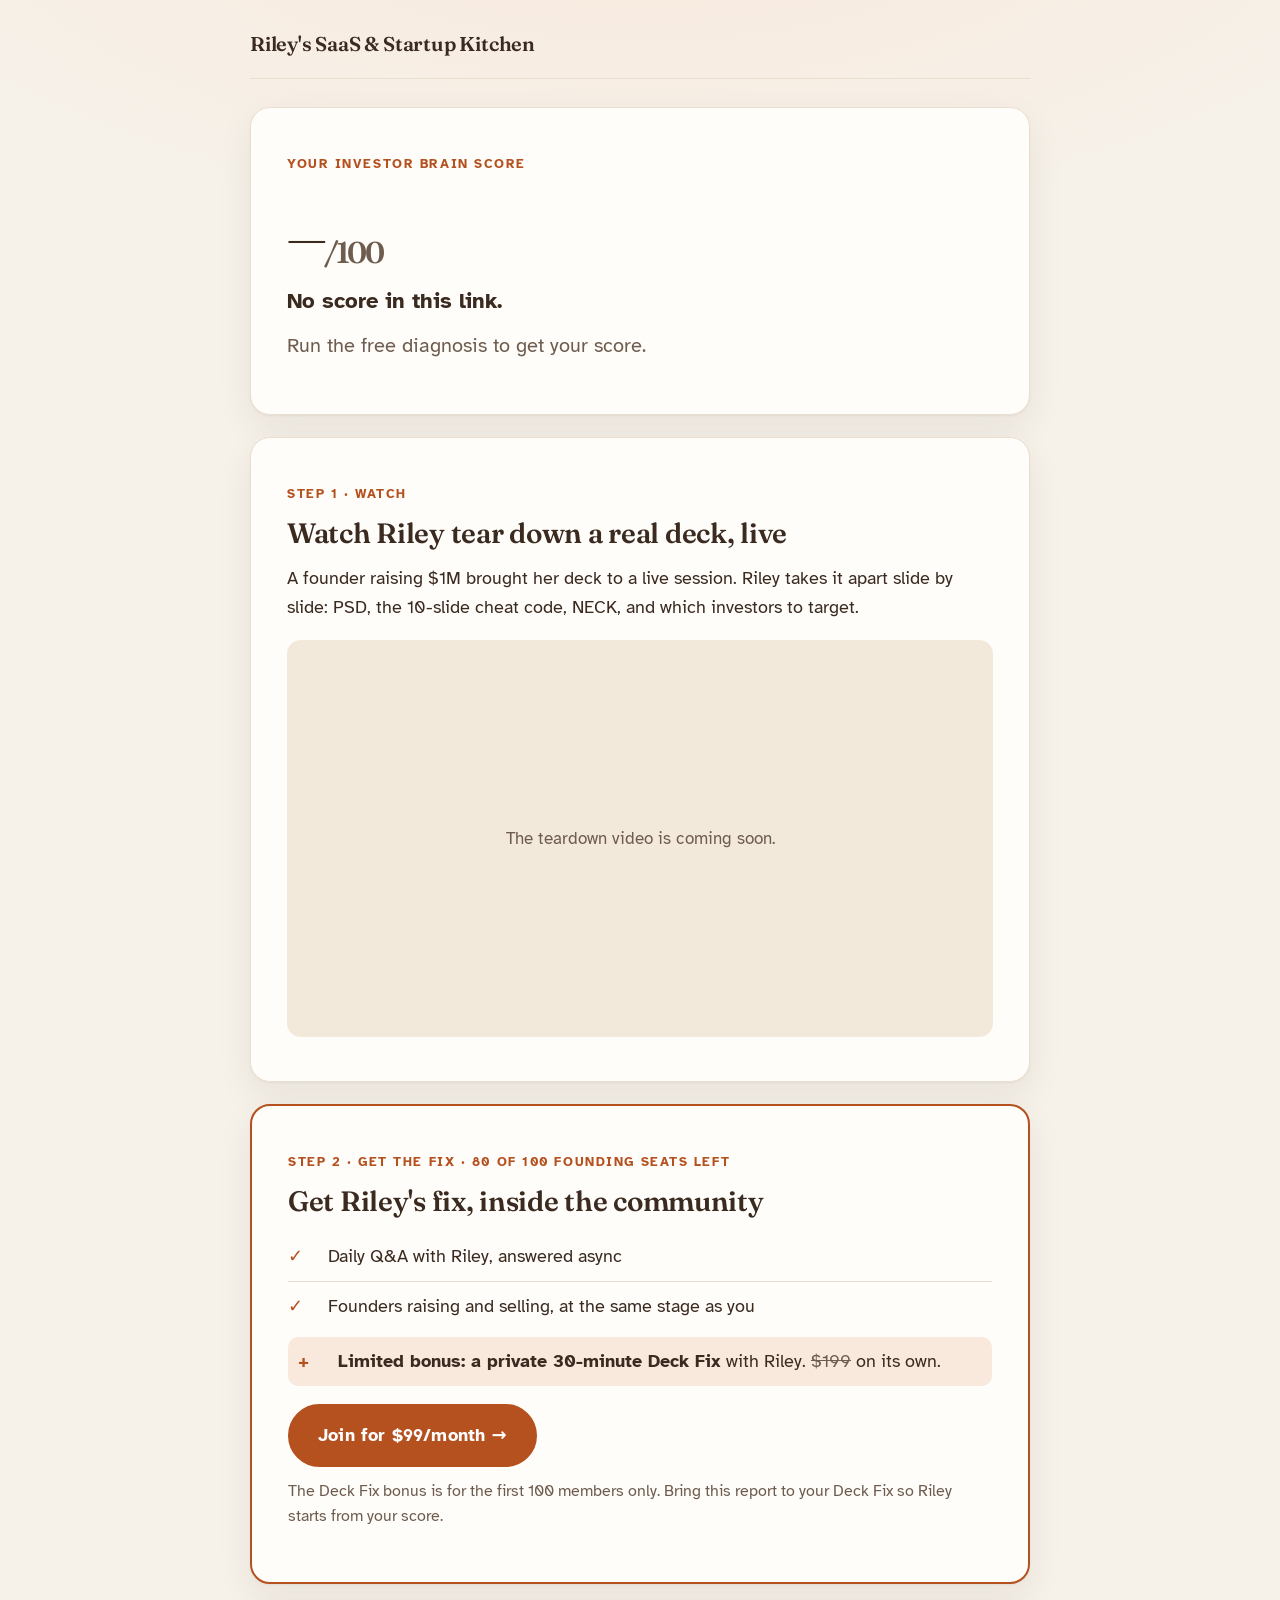
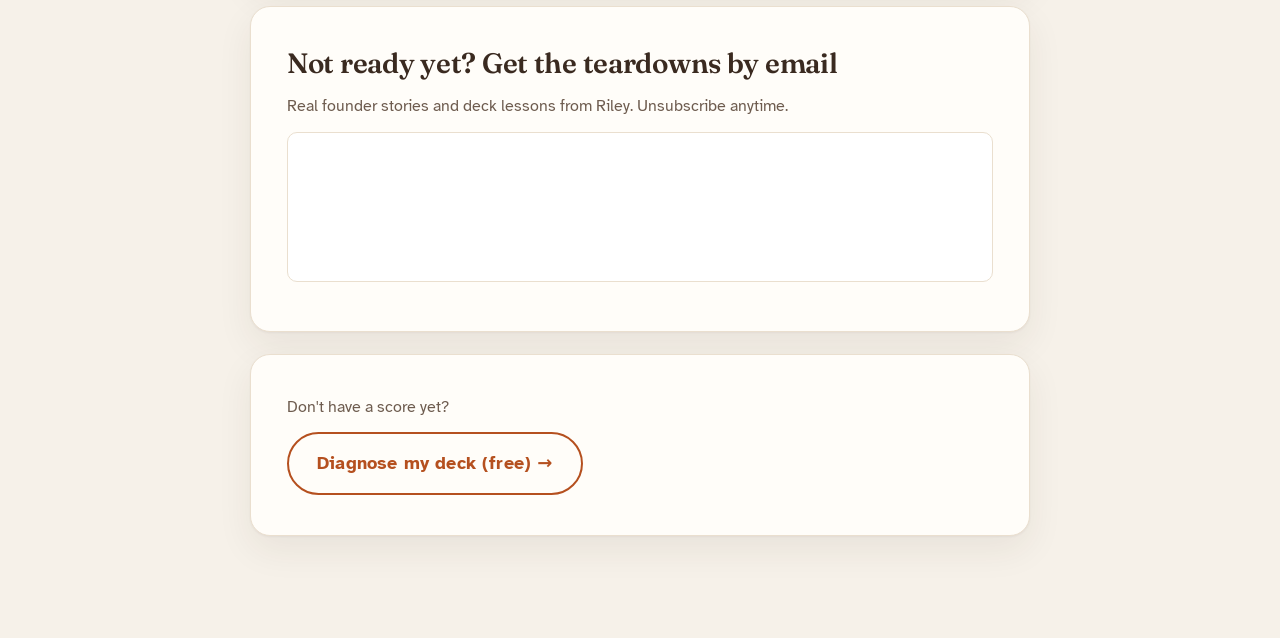
==== report.html @ 54fcb3c0 "Prefix analytics events with the page name so landing pages can share one counter Co-Authored-By: Cl" ====
<!doctype html>
<html lang="en">
<head>
<meta charset="utf-8">
<meta name="viewport" content="width=device-width, initial-scale=1">
<meta name="color-scheme" content="light">
<title>Your Deck Report</title>
<meta name="description" content="Your Investor Brain pitch deck score, and how to get the fix.">
<meta name="robots" content="noindex">
<link rel="preconnect" href="https://fonts.googleapis.com">
<link rel="stylesheet" href="https://fonts.googleapis.com/css2?family=Atkinson+Hyperlegible:wght@400;700&family=Fraunces:opsz,wght@9..144,500;9..144,600&display=swap">
<link rel="stylesheet" href="style.css?v=2">
<link rel="stylesheet" href="theme.css?v=3">
</head>
<body>
<main class="wrap">
  <div class="top">
    <div class="brand">Riley's SaaS &amp; Startup Kitchen</div>
  </div>

  <section class="card" id="result">
    <span class="tag">Your Investor Brain score</span>
    <div class="score" style="margin-top:14px"><span id="total">–</span><small>/100</small></div>
    <div class="verdict" id="verdict"></div>
    <p class="croissants" id="croissants" hidden></p>
    <p class="lede" style="margin-top:12px" id="weakline"></p>
  </section>

  <section class="card" id="sections">
    <h2>Your 10 sections</h2>
    <div id="bars"></div>
  </section>

  <section class="card">
    <span class="tag">Step 1 · Watch</span>
    <h2 style="margin-top:10px">Watch Riley tear down a real deck, live</h2>
    <p>A founder raising $1M brought her deck to a live session. Riley takes it apart slide by slide: PSD, the 10-slide cheat code, NECK, and which investors to target.</p>
    <div class="video" id="teardown">The teardown video is coming soon.</div>
  </section>

  <section class="card" style="border:2px solid var(--orange)">
    <span class="tag">Step 2 · Get the fix · <span class="seats">80 of 100</span> founding seats left</span>
    <h2 style="margin-top:10px">Get Riley's fix, inside the community</h2>
    <ul class="rows">
      <li><span class="n">✓</span><span>Daily Q&amp;A with Riley, answered async</span></li>
      
      <li><span class="n">✓</span><span>Founders raising and selling, at the same stage as you</span></li>
      <li class="bonus"><span class="n">+</span><span><b>Limited bonus: a private 30-minute Deck Fix</b> with Riley. <span class="strike">$199</span> on its own.</span></li>
    </ul>
    <div class="actions">
      <a class="btn" id="skool" href="#" target="_blank" rel="noopener">Join for $99/month →</a>
    </div>
    <p class="small" style="margin-top:12px">The Deck Fix bonus is for the first 100 members only. Bring this report to your Deck Fix so Riley starts from your score.</p>
  </section>

  <section class="card">
    <h2>Not ready yet? Get the teardowns by email</h2>
    <p class="small">Real founder stories and deck lessons from Riley. Unsubscribe anytime.</p>
    <iframe class="substack" id="substack" title="Email signup" frameborder="0" scrolling="no"></iframe>
  </section>

  <section class="card">
    <p class="small">Don't have a score yet?</p>
    <a class="btn ghost" href="index.html">Diagnose my deck (free) →</a>
  </section>
</main>
<script src="config.js?v=4"></script>
<script>
  var NAMES = {
    oneliner: "One-liner", rude: "Problem: R.U.D.E. + painkiller", numbers: "Problem in numbers",
    market: "Size of the opportunity", solution: "Solution: benefits + MSG", distribution: "Distribution",
    competition: "Competition: FCMB + the gap", founder: "Why you: founder-market fit", ask: "The ask", deck: "Deck discipline"
  };
  var ORDER = Object.keys(NAMES);
  var q = new URLSearchParams(location.search);
  var clamp = function (n, max) { n = parseInt(n, 10); return isNaN(n) ? null : Math.max(0, Math.min(max, n)); };
  var parts = (q.get("p") || "").split(",").map(function (x) { return clamp(x, 10); });
  if (parts.length !== 10 || parts.indexOf(null) !== -1) parts = null;
  var total = clamp(q.get("s"), 100);
  if (total === null && parts) total = parts.reduce(function (a, b) { return a + b; }, 0);
  var weak = ORDER.indexOf(q.get("w")) !== -1 ? q.get("w") : null;
  if (!weak && parts) weak = ORDER[parts.indexOf(Math.min.apply(null, parts))];
  var $ = function (id) { return document.getElementById(id); };

  $("skool").href = DD.skool;
  DD.fillSeats();
  DD.trackClicks({ skool: "skool-click/report" });
  if (total !== null) {
    DD.track("report/opened");
    DD.track("report/score-" + (total < 50 ? "under-50" : total < 75 ? "50-74" : "75-plus"));
    DD.track("report/croissants-" + (clamp(q.get("c"), 3) || 0));
    if (weak) DD.track("report/weakest-" + weak);
  }
  $("substack").src = DD.substack + "/embed";
  if (total === null) {
    $("verdict").textContent = "No score in this link.";
    $("weakline").textContent = "Run the free diagnosis to get your score.";
    $("sections").hidden = true;
  } else {
    $("total").textContent = total;
    $("total").parentNode.classList.add(total < 50 ? "low" : total < 75 ? "mid" : "high");
    $("verdict").textContent = total < 50 ? "An investor would most likely pass at this stage."
      : total < 75 ? "You might get a second meeting, but these gaps will come up."
      : "Investor-ready. The details will decide the meeting.";
    var c = clamp(q.get("c"), 3);
    if (c) { $("croissants").hidden = false; $("croissants").innerHTML = "<b>Revenue bonus: " + "🥐".repeat(c) + "</b> You sold the croissant before baking it. Investors love that."; }
    if (weak) $("weakline").innerHTML = "Where you lose investors most: <b>" + NAMES[weak] + "</b>.";
    $("sections").hidden = !parts;
    if (parts) $("bars").innerHTML = ORDER.map(function (k, n) {
      var lvl = parts[n] <= 3 ? " low" : parts[n] <= 6 ? " mid" : " high";
      return '<div class="bar' + lvl + (k === weak ? " weak" : "") + '"><span>' + (n + 1) + ". " + NAMES[k] +
        '</span><span class="v">' + parts[n] + '/10</span><div class="track"><div class="fill" style="width:' + parts[n] * 10 + '%"></div></div></div>';
    }).join("");
  }
  DD.youtube(document.getElementById("teardown"), DD.teardownId, "Live pitch deck teardown");
</script>
</body>
</html>
---- style.css ----
/* Flat white card, hairline rows, grey tags, orange = interactive. Atkinson Hyperlegible for legibility. */
:root {
  --bg: #f4f4f2; --card: #ffffff; --ink: #111111; --muted: #4a4a4a; --line: #dddddd;
  --tag: #ececec; --orange: #d9480f; --orange-ink: #ffffff; --soft: #fff1e8;
  --red: #b42318; --amber: #8a5a00; --green: #1d6b3a;
}
* { box-sizing: border-box; }
body {
  margin: 0; background: var(--bg); color: var(--ink);
  font: 19px/1.55 "Atkinson Hyperlegible", system-ui, sans-serif; letter-spacing: .01em;
}
em, i { font-style: normal; }
.wrap { max-width: 760px; margin: 0 auto; padding: 20px 16px 60px; }
.top { display: flex; justify-content: space-between; align-items: center; margin-bottom: 18px; }
.brand { font-weight: 700; font-size: 17px; }
.card { background: var(--card); border: 1px solid var(--line); border-radius: 14px; padding: 28px 24px; margin-bottom: 18px; }
h1 { font-size: 38px; line-height: 1.15; margin: 6px 0 12px; }
h2 { font-size: 24px; margin: 0 0 12px; }
p { margin: 0 0 12px; }
.lede { font-size: 21px; color: var(--muted); }
.tag { display: inline-block; background: var(--tag); color: var(--ink); border-radius: 6px; padding: 2px 10px; font-size: 15px; font-weight: 700; }
.video { position: relative; aspect-ratio: 16/9; background: var(--tag); border-radius: 10px; overflow: hidden; margin: 18px 0 4px;
  display: flex; align-items: center; justify-content: center; text-align: center; color: var(--muted); font-size: 17px; padding: 16px; }
.video iframe { position: absolute; inset: 0; width: 100%; height: 100%; border: 0; }
ol.steps { list-style: none; padding: 0; margin: 0; counter-reset: s; }
ol.steps li { counter-increment: s; display: flex; gap: 14px; padding: 14px 0; border-top: 1px solid var(--line); }
ol.steps li:first-child { border-top: 0; }
ol.steps li::before { content: counter(s); flex: 0 0 34px; height: 34px; border-radius: 50%; background: var(--ink); color: var(--card);
  font-weight: 700; display: flex; align-items: center; justify-content: center; }
.btn { display: inline-block; text-decoration: none; text-align: center; font: inherit; font-weight: 700; font-size: 20px; cursor: pointer;
  padding: 14px 26px; border-radius: 10px; background: var(--orange); color: var(--orange-ink); border: 2px solid var(--orange); }
.btn:hover, .btn:focus-visible { filter: brightness(1.08); outline: 3px solid var(--ink); outline-offset: 2px; }
.btn.ghost { background: transparent; color: var(--orange); }
.actions { display: flex; flex-wrap: wrap; gap: 12px; margin-top: 18px; }
.small { font-size: 16px; color: var(--muted); }
ul.proof { list-style: none; padding: 0; margin: 4px 0 18px; display: grid; grid-template-columns: repeat(3, 1fr); border-top: 1px solid var(--line); border-bottom: 1px solid var(--line); }
ul.proof li { padding: 12px 12px 12px 0; display: flex; flex-direction: column; }
ul.proof li + li { padding-left: 14px; border-left: 1px solid var(--line); }
ul.proof b { font-size: 26px; line-height: 1.2; }
ul.proof span { font-size: 15px; color: var(--muted); line-height: 1.35; }
.quote { margin: 14px 0 0; padding: 12px 16px; border-left: 4px solid var(--ink); background: var(--tag); border-radius: 0 8px 8px 0; font-size: 20px; font-weight: 700; }
.quote span { display: block; font-size: 15px; font-weight: 400; color: var(--muted); margin-top: 4px; }
@media (max-width: 520px) {
  ul.proof { grid-template-columns: 1fr; }
  ul.proof li, ul.proof li + li { padding: 10px 0; border-left: 0; flex-direction: row; gap: 10px; align-items: baseline; }
  ul.proof li + li { border-top: 1px solid var(--line); }
  ul.proof b { font-size: 22px; flex: 0 0 auto; }
}
.strike { text-decoration: line-through; color: var(--muted); }
.bonus { background: var(--soft); border-radius: 8px; padding: 10px !important; margin-top: 6px; border-top: 0 !important; }
.bonus .n { color: var(--orange); }
.ps { border-left: 4px solid var(--orange); }
.callout { background: var(--soft); border-left: 4px solid var(--orange); border-radius: 0 8px 8px 0; padding: 10px 14px; }
.photo { margin: 16px 0 8px; aspect-ratio: 3/2; background: var(--tag); border-radius: 10px; display: flex; align-items: center;
  justify-content: center; text-align: center; color: var(--muted); font-size: 17px; padding: 16px; overflow: hidden; }
.photo img { width: 100%; height: 100%; object-fit: cover; display: block; }
.photos { margin-bottom: 14px; }
.photos figure { margin: 0; }
.photos .photo { margin: 16px 0 8px; padding: 0; }
/* XPRIZE canvas: team photo top left, Musk bottom right, text in the empty corners */
.xprize { margin: 0 0 18px; display: grid; grid-template-columns: repeat(5, 1fr); gap: 10px;
  background: var(--tag); border-radius: 12px; padding: 10px; }
.xprize img { width: 100%; aspect-ratio: 4/3; object-fit: cover; border-radius: 8px; display: block; }
.xprize .a { grid-column: 1 / 4; grid-row: 1; }
.xprize .b { grid-column: 3 / 6; grid-row: 2; }
.xprize .t1 { grid-column: 4 / 6; grid-row: 1; align-self: center; }
.xprize .t2 { grid-column: 1 / 3; grid-row: 2; align-self: center; text-align: right; }
.xprize .t1, .xprize .t2 { display: flex; flex-direction: column; gap: 4px; padding: 6px; }
.xprize .t2 { align-items: flex-end; }
.xprize b { font-size: 22px; line-height: 1.2; }
.xprize span:not(.tag) { font-size: 16px; color: var(--muted); line-height: 1.35; }
.xprize .tag { align-self: flex-start; background: var(--card); }
@media (max-width: 520px) {
  .xprize b { font-size: 17px; }
  .xprize span:not(.tag) { font-size: 14px; }
}
.paths { display: grid; grid-template-columns: 1fr 1fr; gap: 18px; margin-bottom: 18px; }
.paths .card { margin-bottom: 0; display: flex; flex-direction: column; align-items: flex-start; }
.paths .card h2 { margin-top: 10px; }
.paths .card .btn { margin-top: auto; width: 100%; }
.paths .card ul.rows { margin-bottom: 16px; }
.path.live { border: 2px solid var(--orange); }
@media (max-width: 640px) { .paths { grid-template-columns: 1fr; } }
ul.rows { list-style: none; padding: 0; margin: 0; }
ul.rows li { padding: 10px 0; border-top: 1px solid var(--line); display: flex; gap: 12px; align-items: baseline; }
ul.rows li:first-child { border-top: 0; }
ul.rows .n { flex: 0 0 28px; font-weight: 700; color: var(--muted); }
.prompt { background: var(--tag); border-radius: 8px; padding: 12px 14px; font-size: 16px; word-break: break-word; margin-top: 10px; }
.score { font-size: 84px; font-weight: 700; line-height: 1; }
.score small { font-size: 30px; color: var(--muted); }
.verdict { font-size: 22px; font-weight: 700; margin-top: 8px; }
.bar { display: grid; grid-template-columns: 1fr 52px; gap: 4px 12px; align-items: center; padding: 10px 0; border-top: 1px solid var(--line); }
.bar:first-child { border-top: 0; }
.bar .track { grid-column: 1 / -1; height: 10px; background: var(--tag); border-radius: 5px; overflow: hidden; }
.bar .fill { height: 100%; background: var(--ink); }
.bar.weak { background: var(--soft); margin: 0 -12px; padding: 10px 12px; border-radius: 8px; }
.bar.weak .fill { background: var(--orange); }
.bar .v { text-align: right; font-weight: 700; }
.substack { width: 100%; height: 150px; border: 1px solid var(--line); border-radius: 10px; background: #fff; }
@media (max-width: 520px) {
  body { font-size: 18px; }
  h1 { font-size: 30px; }
  .card { padding: 22px 16px; }
  .btn { width: 100%; }
  .score { font-size: 68px; }
}
---- theme.css ----
/* Approved theme (Oct 27): warm ivory, dark-brown ink, burnt-sienna accent, Fraunces headlines, Atkinson body. Loaded after style.css. */
:root {
  --bg: #f6f1e9; --card: #fffdf9; --ink: #3a2a20; --muted: #6e5c4f; --line: #eadfcf;
  --tag: #f3e9db; --orange: #b5501f; --orange-ink: #ffffff; --soft: #f9e9dd;
  --low: #b5501f; --mid: #b98a2e; --high: #4f7a4a;
}
body { font-size: 18px; line-height: 1.6; letter-spacing: 0; }
h1, h2, .brand, ul.proof b, .score, .quote, .xprize b { font-family: "Fraunces", Georgia, serif; font-optical-sizing: auto; }
.wrap { max-width: 820px; padding: 28px 20px 80px; }
.top { margin-bottom: 28px; padding-bottom: 18px; border-bottom: 1px solid var(--line); }
.brand { font-size: 20px; font-weight: 600; letter-spacing: -.01em; }
.card { border-radius: 20px; padding: 40px 36px; margin-bottom: 22px;
  box-shadow: 0 1px 2px rgba(58,42,32,.05), 0 14px 36px rgba(58,42,32,.07); }
h1, h2 { text-wrap: balance; }
h1 { font-size: 44px; line-height: 1.1; font-weight: 600; letter-spacing: -.02em; margin: 10px 0 14px; }
h2 { font-size: 28px; line-height: 1.2; font-weight: 600; letter-spacing: -.01em; margin-bottom: 14px; }
.lede { font-size: 20px; }
.tag { background: transparent; padding: 0; border-radius: 0; color: var(--orange); font-size: 13px; font-weight: 700;
  letter-spacing: .12em; text-transform: uppercase; }
.btn { border-radius: 999px; font-size: 18px; padding: 15px 28px; letter-spacing: .01em; }
.btn:hover, .btn:focus-visible { filter: none; background: var(--ink); border-color: var(--ink); color: var(--card); outline: none; }
.btn.ghost:hover, .btn.ghost:focus-visible { background: var(--ink); color: var(--card); }
ul.proof { margin: 22px 0 22px; }
ul.proof li { padding: 16px 16px 16px 0; }
ul.proof li + li { padding-left: 18px; }
ul.proof b { font-size: 32px; font-weight: 600; letter-spacing: -.01em; }
.video { border-radius: 14px; }
.quote { background: transparent; border-left: 2px solid var(--orange); border-radius: 0; padding: 4px 0 4px 20px; margin-top: 22px;
  font-size: 24px; font-weight: 500; line-height: 1.35; }
.quote span { font-family: "Atkinson Hyperlegible", system-ui, sans-serif; font-size: 15px; }
.callout { border-left-width: 2px; border-radius: 0 10px 10px 0; padding: 12px 16px; }
.path.live { border: 1.5px solid var(--orange); }
.bonus { border-radius: 10px; }
ul.rows .n { color: var(--orange); }
ol.steps li::before { background: transparent; color: var(--orange); border: 1.5px solid var(--orange); font-size: 16px; }
.prompt { border-radius: 10px; }
.photo, .xprize, .xprize img { border-radius: 14px; }
.xprize { background: var(--tag); }
.xprize b { font-weight: 600; }
.xprize .tag { background: transparent; }
.ps { border-left: 2px solid var(--orange); }
.score { font-weight: 600; letter-spacing: -.03em; }
.bar .track { height: 8px; }
.bar.weak { border-radius: 10px; }
@media (max-width: 520px) {
  h1 { font-size: 30px; }
  h2 { font-size: 24px; }
  .card { padding: 26px 18px; }
  ul.proof b { font-size: 24px; }
  ul.proof li, ul.proof li + li { padding: 12px 0; }
  .quote { font-size: 20px; }
}
/* colour by score: low = sienna, middle = ochre, strong = green */
.bar.low .fill { background: var(--low); } .bar.mid .fill { background: var(--mid); } .bar.high .fill { background: var(--high); }
.bar.low .v { color: var(--low); } .bar.mid .v { color: var(--mid); } .bar.high .v { color: var(--high); }
.score.low { color: var(--low); } .score.mid { color: var(--mid); } .score.high { color: var(--high); }
.score small { color: var(--muted); }
body { background: radial-gradient(1200px 500px at 50% -120px, var(--soft), transparent 70%) no-repeat, var(--bg); }
/* Bella testimonial: portrait clip beside the quote */
.testimonial { display: flex; gap: 22px; align-items: center; margin-top: 24px; }
.testimonial video { flex: 0 0 180px; width: 180px; aspect-ratio: 9/16; object-fit: cover; border-radius: 14px; background: var(--tag); }
.testimonial .quote { margin-top: 0; }
@media (max-width: 520px) {
  .testimonial { flex-direction: column; align-items: stretch; }
  .testimonial video { width: 100%; flex-basis: auto; max-height: 460px; }
}
/* Anchor to the testimonials (under the main video) */
.anchor { display: flex; align-items: center; gap: 16px; margin-top: 22px; padding: 16px 20px; border-radius: 16px; text-decoration: none;
  color: var(--ink); background: var(--soft); border: 1.5px solid var(--orange); }
.anchor:hover, .anchor:focus-visible { background: var(--tag); }
.anchor .play { flex: 0 0 44px; height: 44px; border-radius: 50%; display: grid; place-items: center; background: var(--orange); color: var(--orange-ink); font-size: 16px; }
.anchor b { display: block; font-family: "Fraunces", Georgia, serif; font-size: 21px; font-weight: 600; }
.anchor small { display: block; font-size: 15px; color: var(--muted); }
.anchor .arrow { margin-left: auto; font-size: 24px; color: var(--orange); }
/* Testimonial carousel */
.proof-reel { position: relative; scroll-margin-top: 16px; }
.reel-nav { display: flex; gap: 8px; justify-content: flex-end; margin: 6px 0 12px; }
.reel-nav button { width: 44px; height: 44px; border-radius: 50%; border: 1.5px solid var(--orange); background: transparent; color: var(--orange); font-size: 18px; cursor: pointer; }
.reel-nav button:hover { background: var(--orange); color: var(--orange-ink); }
.reel { list-style: none; margin: 0 -36px; padding: 4px 36px 12px; display: flex; gap: 16px; overflow-x: auto; scroll-snap-type: x mandatory; scrollbar-width: thin; }
.clip { flex: 0 0 220px; scroll-snap-align: start; display: flex; flex-direction: column; gap: 6px; }
.clip video, .clip .ph { width: 220px; aspect-ratio: 9/16; border-radius: 14px; object-fit: cover; background: var(--tag); }
.clip .ph { display: flex; flex-direction: column; align-items: center; justify-content: center; text-align: center; color: var(--muted); font-size: 14px; border: 1px dashed var(--line); }
.clip .ph span { width: 48px; height: 48px; border-radius: 50%; display: grid; place-items: center; background: var(--card); color: var(--orange); margin-bottom: 8px; font-size: 16px; }
.clip .result { align-self: flex-start; margin-top: 6px; font-size: 13px; font-weight: 700; color: var(--orange); background: var(--soft); border-radius: 999px; padding: 3px 10px; }
.clip p { margin: 2px 0 2px; font-size: 15px; line-height: 1.45; }
.clip b { font-size: 15px; } .clip small { font-size: 13px; color: var(--muted); }
@media (max-width: 520px) {
  .reel { margin: 0 -18px; padding: 4px 18px 12px; }
  .clip { flex-basis: 200px; } .clip video, .clip .ph { width: 200px; }
  .anchor b { font-size: 18px; }
}
.croissants { margin: 12px 0 0; padding: 10px 14px; background: var(--soft); border-radius: 10px; font-size: 17px; }
.croissants b { margin-right: 6px; }
/* Free path button: deep green, so free and paid read as two different choices */
.btn.free { background: #3f6b45; border-color: #3f6b45; color: #ffffff; }
.btn.free:hover, .btn.free:focus-visible { background: var(--ink); border-color: var(--ink); color: var(--card); }
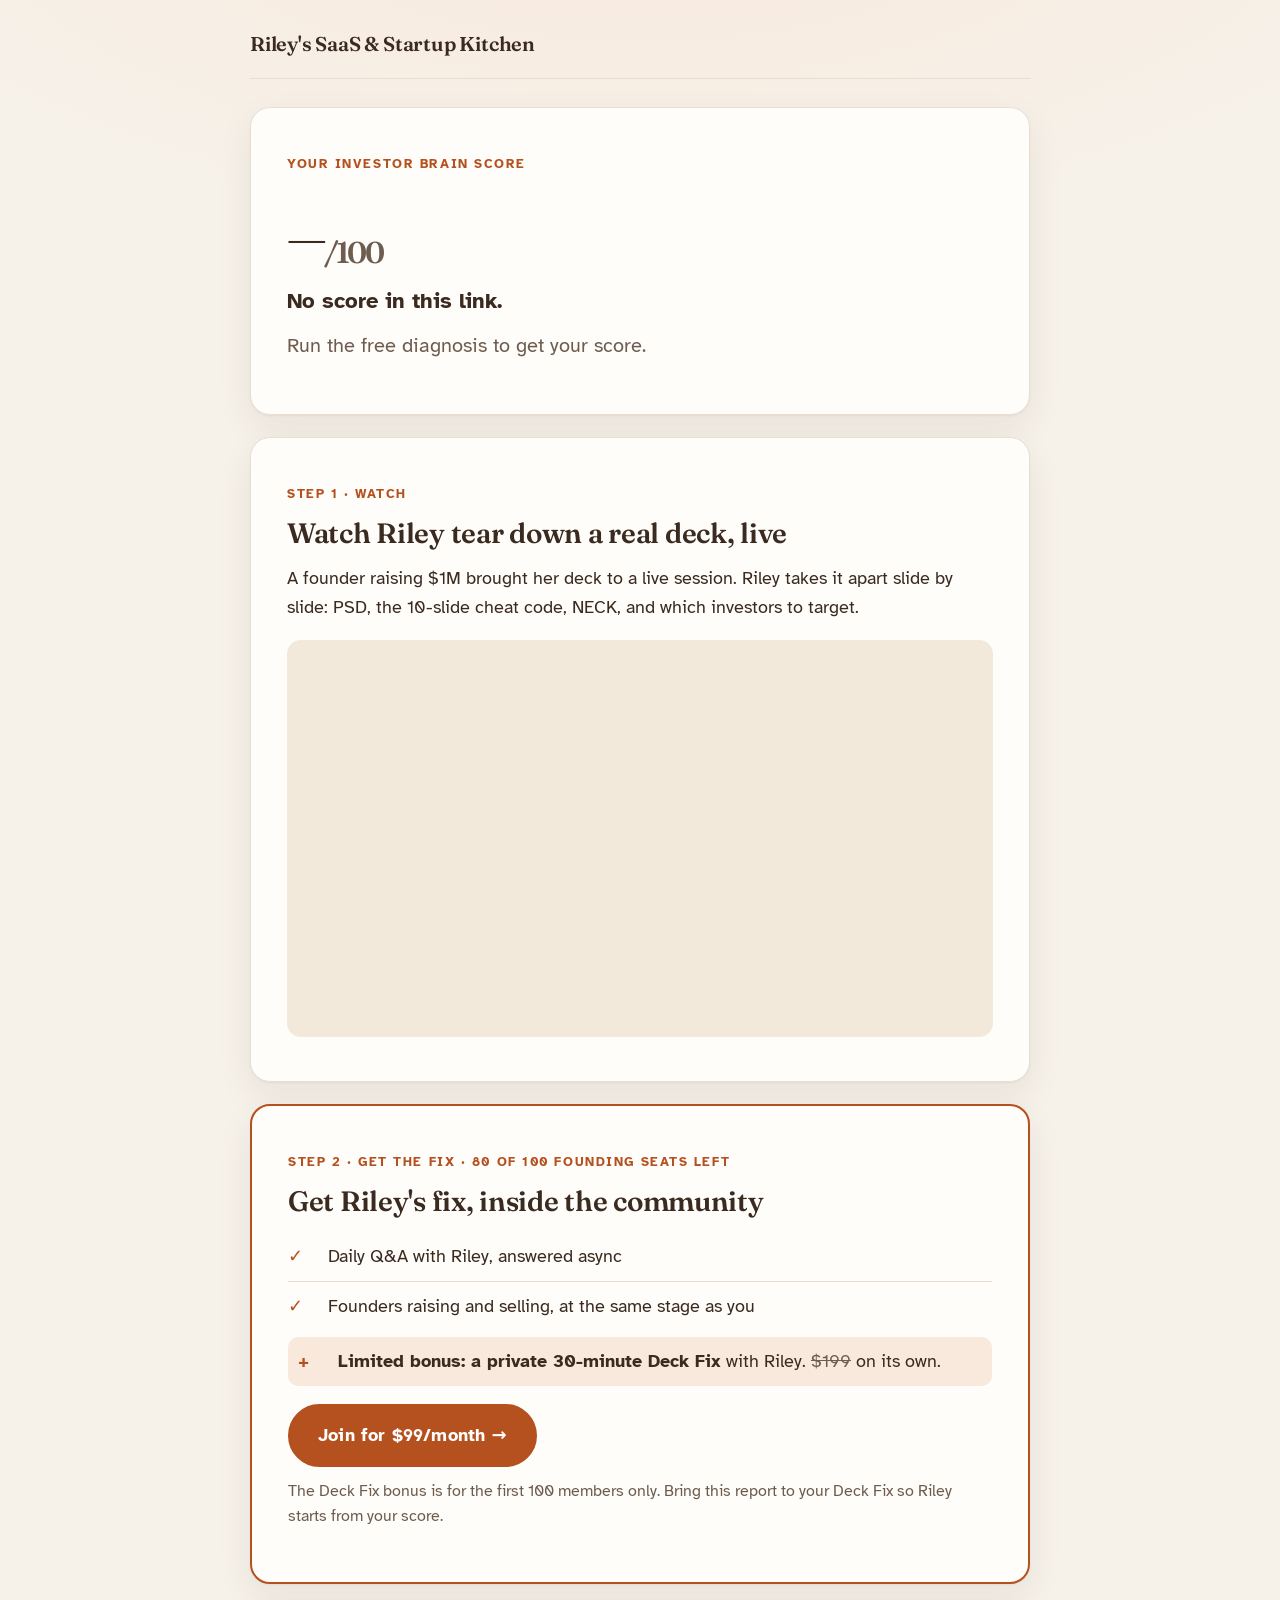
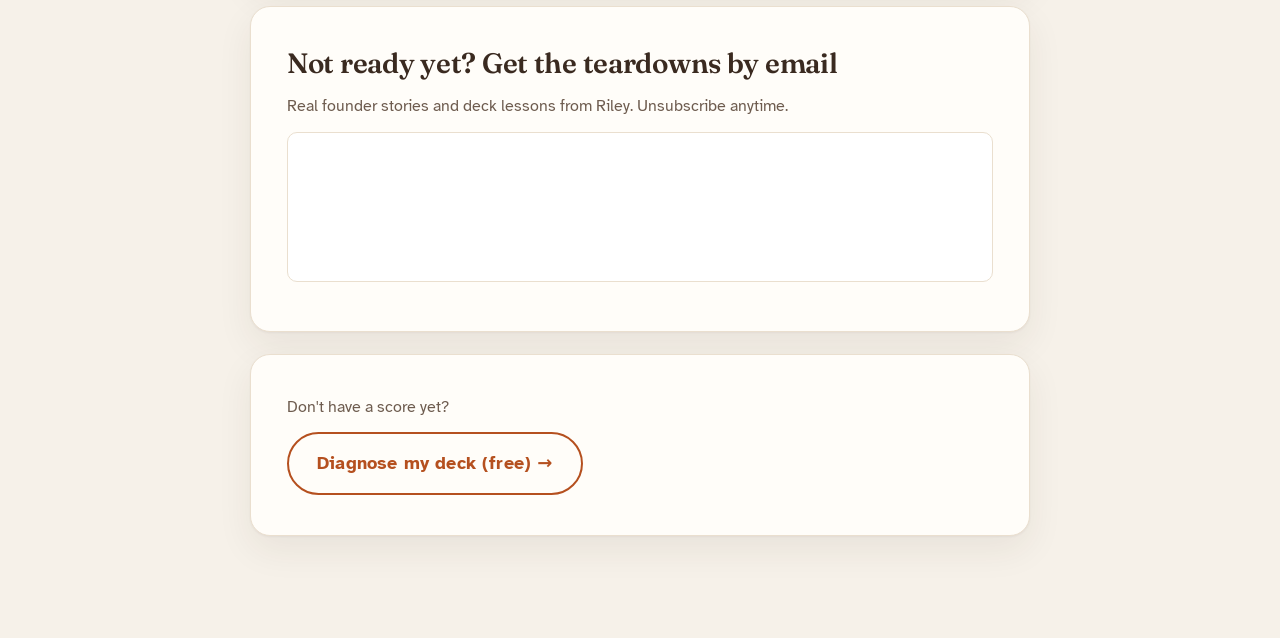
==== commit 3d435f00: "Embed the Hylee teardown video on both pages Co-Authored-By: Claude Opus 5.5 <noreply@anthropic.com>" ====
--- a/report.html
+++ b/report.html
@@ -64,7 +64,7 @@
     <a class="btn ghost" href="index.html">Diagnose my deck (free) →</a>
   </section>
 </main>
-<script src="config.js?v=4"></script>
+<script src="config.js?v=6"></script>
 <script>
   var NAMES = {
     oneliner: "One-liner", rude: "Problem: R.U.D.E. + painkiller", numbers: "Problem in numbers",
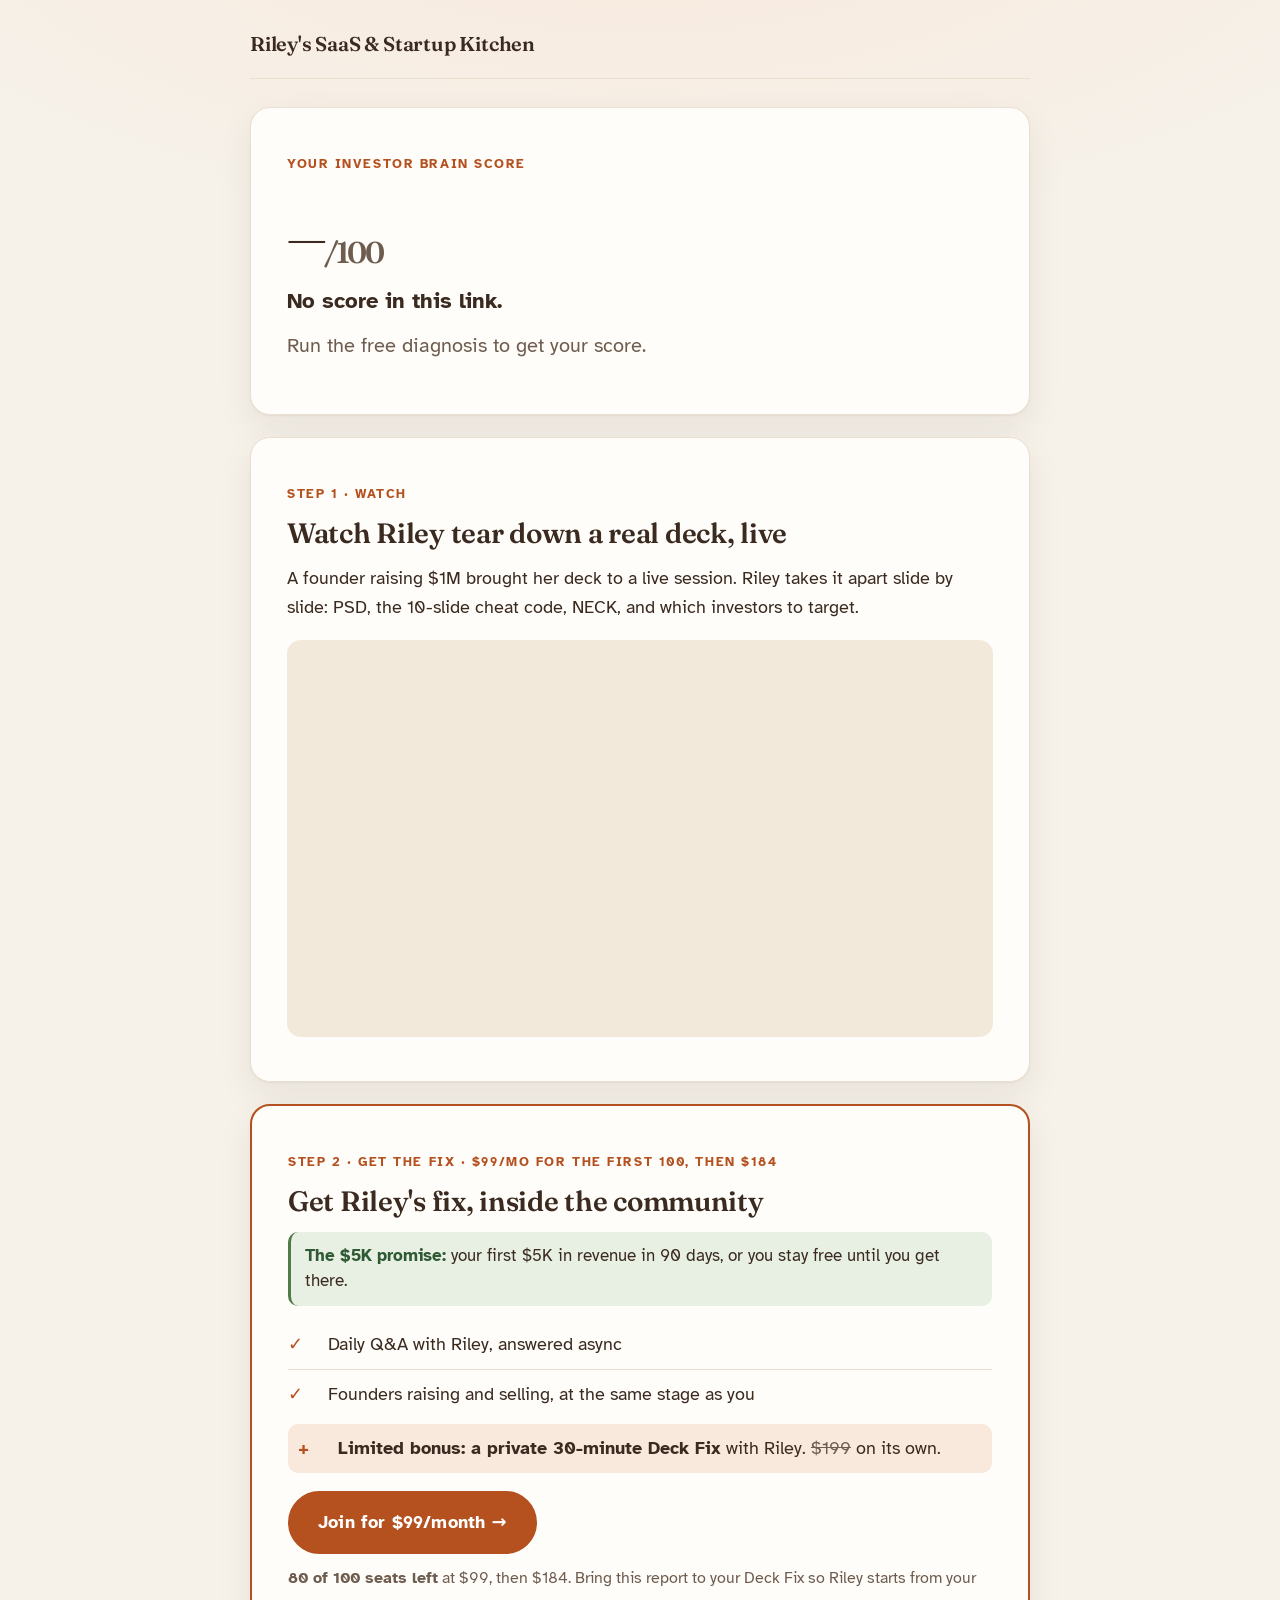
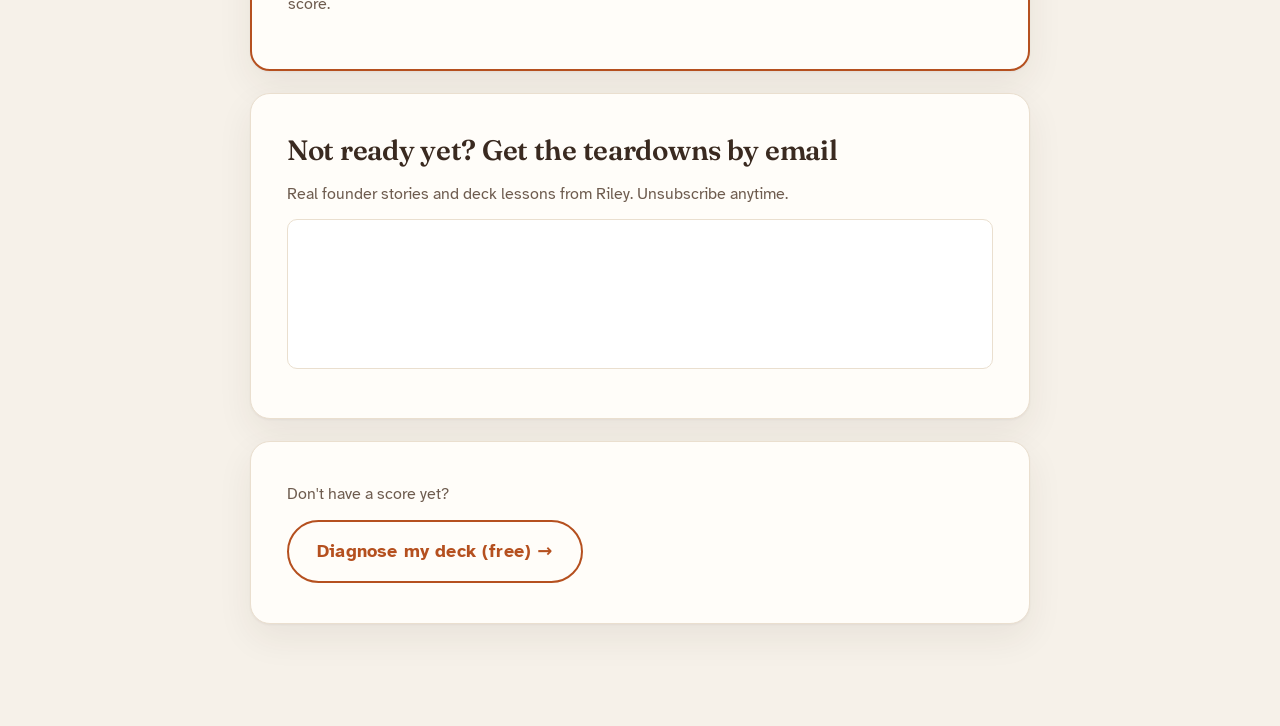
==== commit 07831c57: "Add the $5K promise and the $99 then $184 price to both offer cards Co-Authored-By: Claude Opus 5.5 " ====
--- a/report.html
+++ b/report.html
@@ -7,10 +7,21 @@
 <title>Your Deck Report</title>
 <meta name="description" content="Your Investor Brain pitch deck score, and how to get the fix.">
 <meta name="robots" content="noindex">
+<meta property="og:type" content="website">
+<meta property="og:title" content="Your Investor Brain score">
+<meta property="og:description" content="See where your pitch deck loses investors, and how to get the fix.">
+<meta property="og:url" content="https://rileyi.github.io/investor-brain/report.html">
+<meta property="og:image" content="https://rileyi.github.io/investor-brain/og.jpg">
+<meta property="og:image:width" content="1200">
+<meta property="og:image:height" content="630">
+<meta name="twitter:card" content="summary_large_image">
+<meta name="twitter:title" content="Your Investor Brain score">
+<meta name="twitter:description" content="See where your pitch deck loses investors, and how to get the fix.">
+<meta name="twitter:image" content="https://rileyi.github.io/investor-brain/og.jpg">
 <link rel="preconnect" href="https://fonts.googleapis.com">
 <link rel="stylesheet" href="https://fonts.googleapis.com/css2?family=Atkinson+Hyperlegible:wght@400;700&family=Fraunces:opsz,wght@9..144,500;9..144,600&display=swap">
 <link rel="stylesheet" href="style.css?v=2">
-<link rel="stylesheet" href="theme.css?v=3">
+<link rel="stylesheet" href="theme.css?v=6">
 </head>
 <body>
 <main class="wrap">
@@ -39,8 +50,9 @@
   </section>
 
   <section class="card" style="border:2px solid var(--orange)">
-    <span class="tag">Step 2 · Get the fix · <span class="seats">80 of 100</span> founding seats left</span>
+    <span class="tag">Step 2 · Get the fix · $99/mo for the first 100, then $184</span>
     <h2 style="margin-top:10px">Get Riley's fix, inside the community</h2>
+    <p class="promise"><b>The $5K promise:</b> your first $5K in revenue in 90 days, or you stay free until you get there.</p>
     <ul class="rows">
       <li><span class="n">✓</span><span>Daily Q&amp;A with Riley, answered async</span></li>
       
@@ -50,7 +62,7 @@
     <div class="actions">
       <a class="btn" id="skool" href="#" target="_blank" rel="noopener">Join for $99/month →</a>
     </div>
-    <p class="small" style="margin-top:12px">The Deck Fix bonus is for the first 100 members only. Bring this report to your Deck Fix so Riley starts from your score.</p>
+    <p class="small" style="margin-top:12px"><b><span class="seats">80 of 100</span> seats left</b> at $99, then $184. Bring this report to your Deck Fix so Riley starts from your score.</p>
   </section>
 
   <section class="card">
--- a/theme.css
+++ b/theme.css
@@ -95,3 +95,8 @@
 /* Free path button: deep green, so free and paid read as two different choices */
 .btn.free { background: #3f6b45; border-color: #3f6b45; color: #ffffff; }
 .btn.free:hover, .btn.free:focus-visible { background: var(--ink); border-color: var(--ink); color: var(--card); }
+.note { display: block; margin: 10px 0 14px; padding: 10px 14px; font-size: 16px; line-height: 1.45; color: var(--ink);
+  background: #fdf3d7; border-left: 3px solid #b98a2e; border-radius: 0 8px 8px 0; }
+.note b { color: #8a5f12; }
+.promise { margin: 0 0 14px; padding: 12px 14px; border-radius: 10px; background: #e8f0e4; border-left: 3px solid #4f7a4a; font-size: 17px; line-height: 1.45; }
+.promise b { color: #2f5a33; }
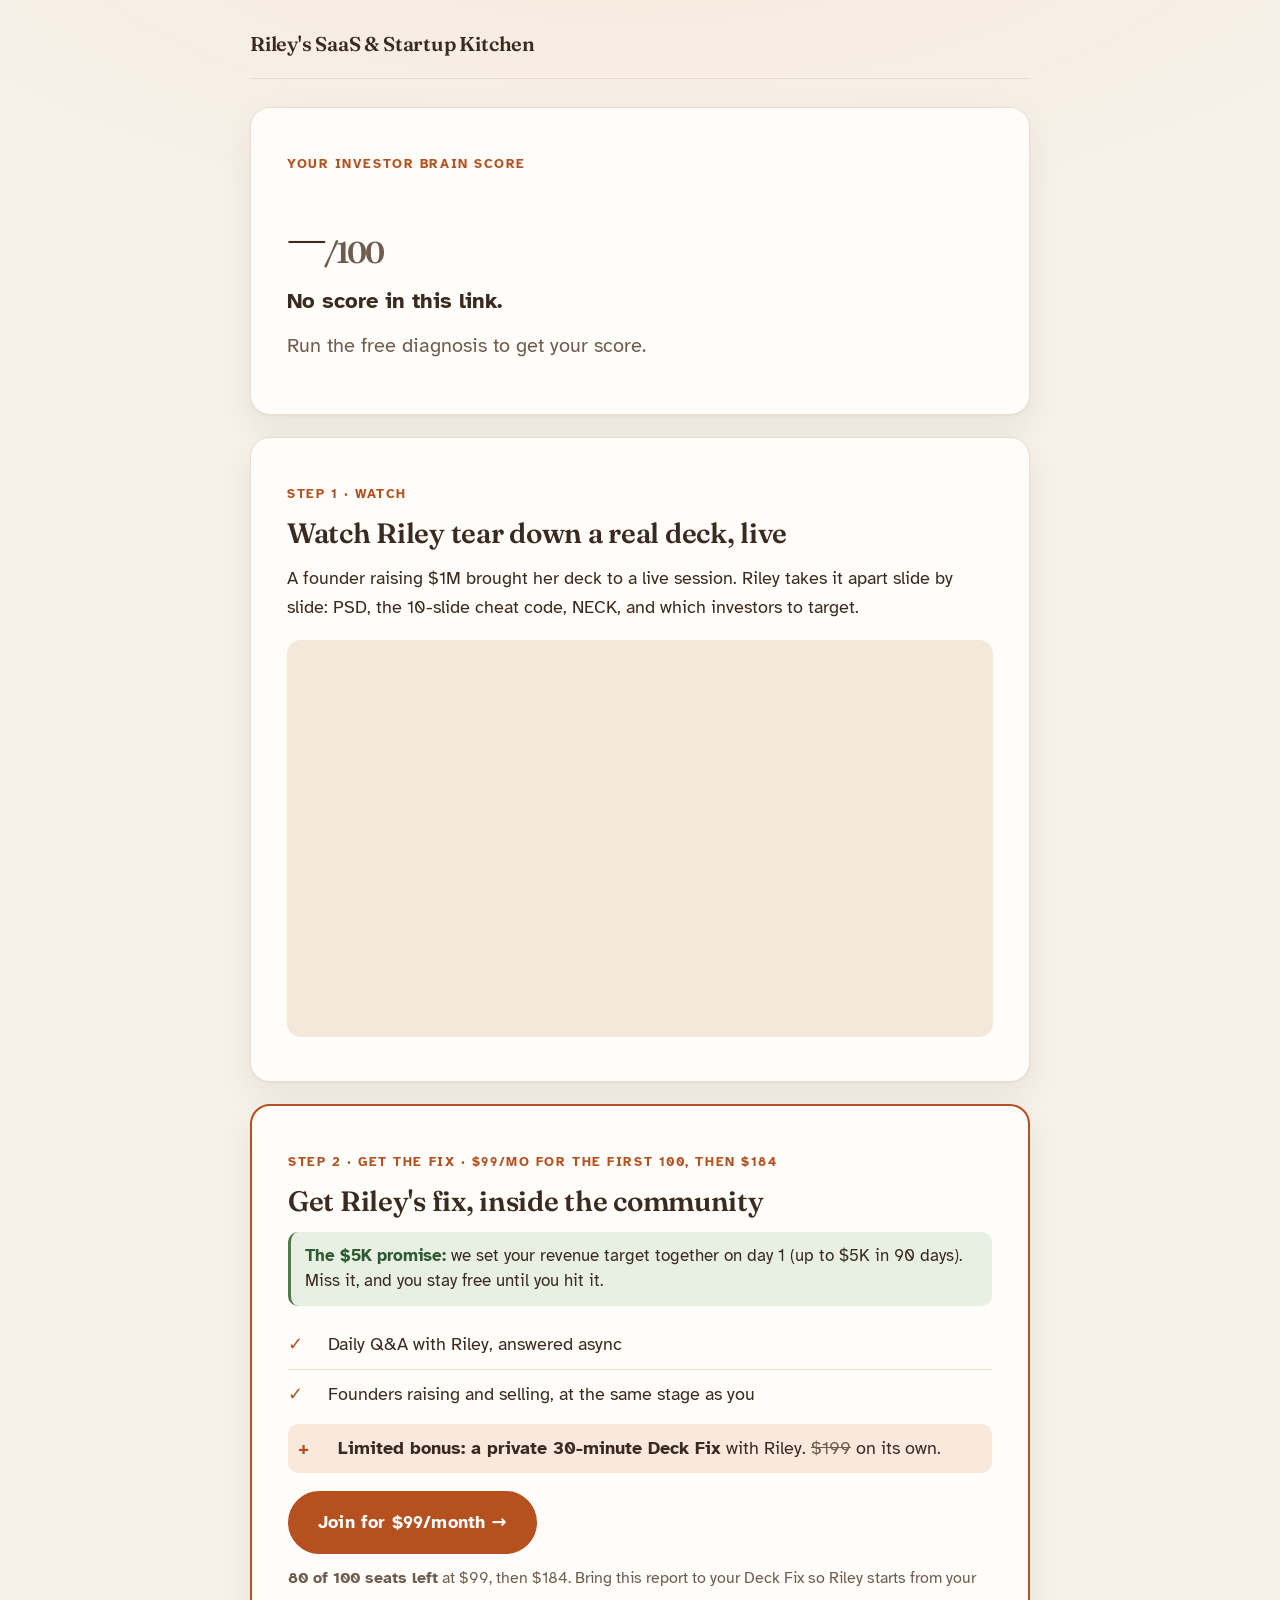
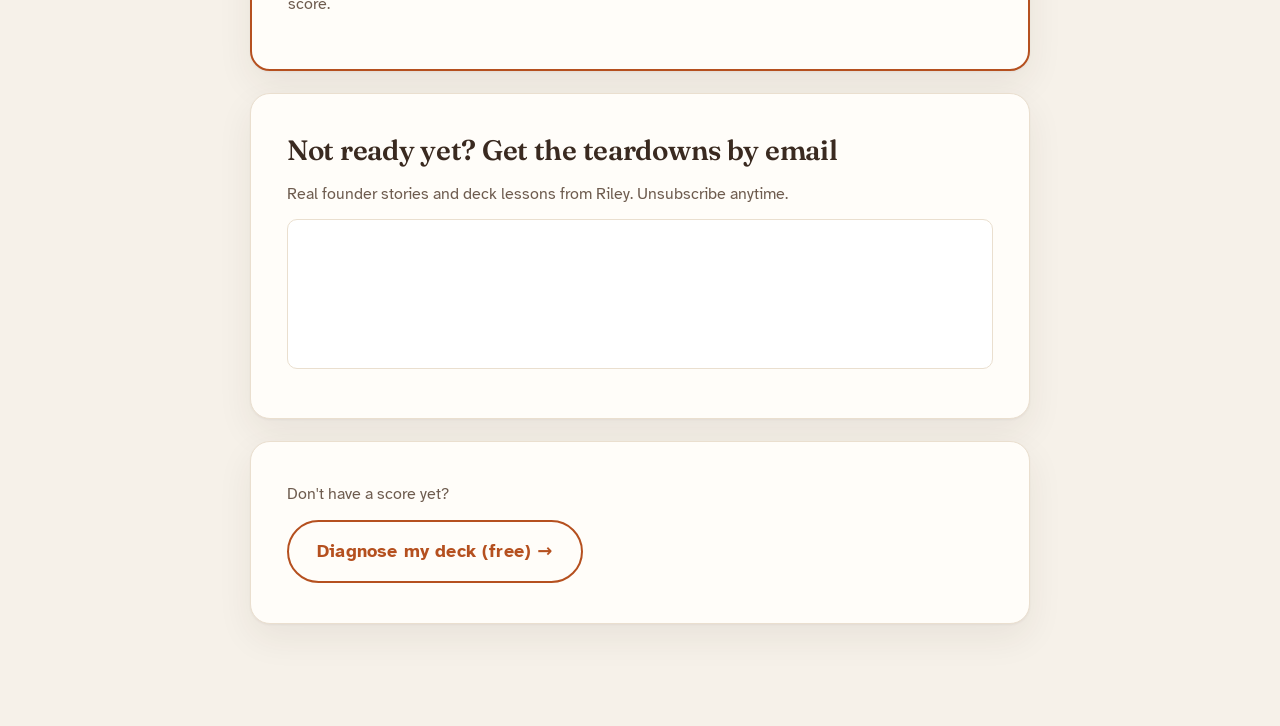
==== commit 0917e4f7: "Promise: revenue target set together on day 1 (up to $5K in 90 days) Co-Authored-By: Claude Opus 5.5" ====
--- a/report.html
+++ b/report.html
@@ -52,7 +52,7 @@
   <section class="card" style="border:2px solid var(--orange)">
     <span class="tag">Step 2 · Get the fix · $99/mo for the first 100, then $184</span>
     <h2 style="margin-top:10px">Get Riley's fix, inside the community</h2>
-    <p class="promise"><b>The $5K promise:</b> your first $5K in revenue in 90 days, or you stay free until you get there.</p>
+    <p class="promise"><b>The $5K promise:</b> we set your revenue target together on day 1 (up to $5K in 90 days). Miss it, and you stay free until you hit it.</p>
     <ul class="rows">
       <li><span class="n">✓</span><span>Daily Q&amp;A with Riley, answered async</span></li>
       
